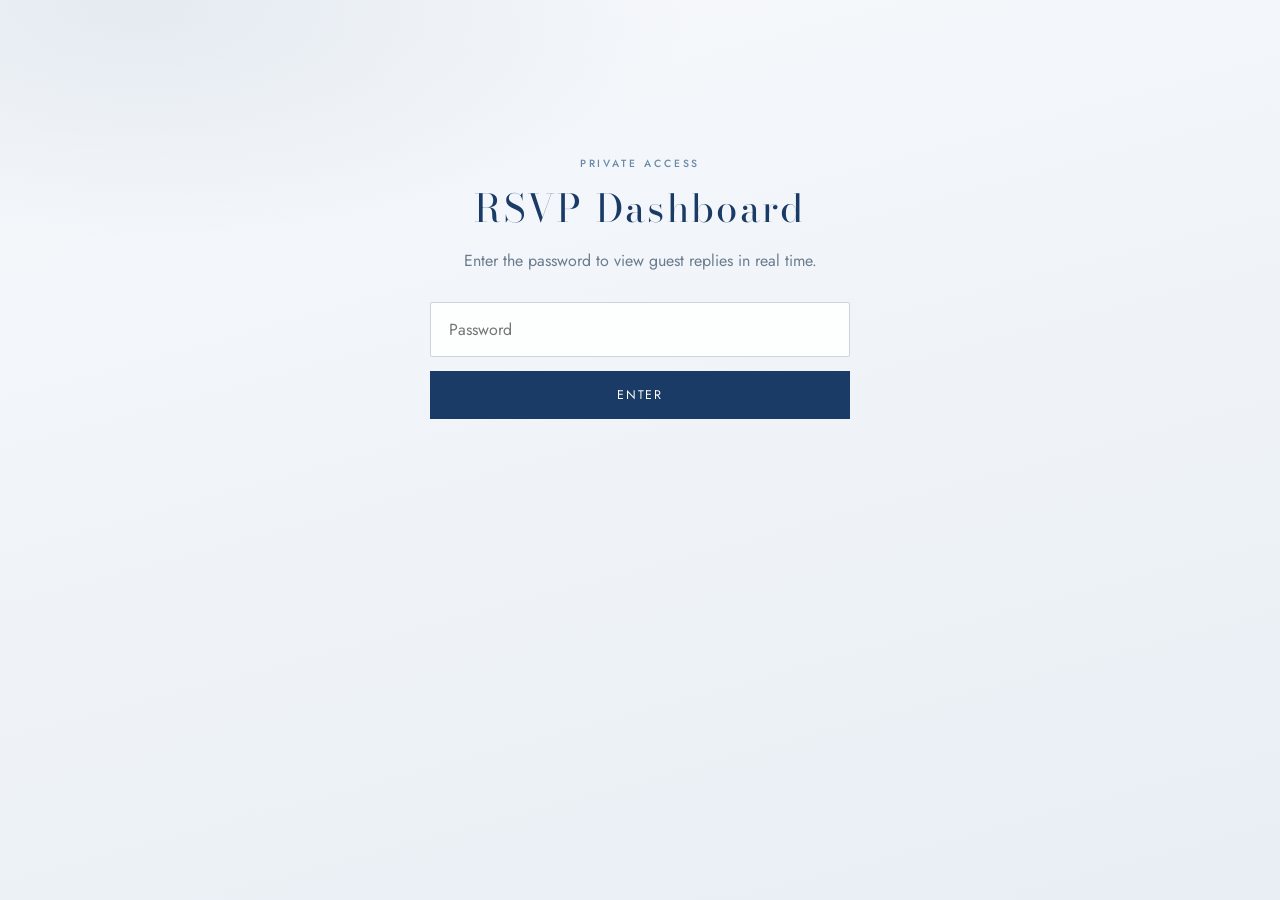
==== dashboard.html @ f3e47bd1 "Add password-protected live RSVP dashboard and API storage. Co-authored-by: Cursor <cursoragent@curs" ====
<!DOCTYPE html>
<html lang="en">
<head>
  <meta charset="utf-8" />
  <meta name="viewport" content="width=device-width, initial-scale=1" />
  <meta name="robots" content="noindex, nofollow" />
  <meta name="theme-color" content="#1A3B65" />
  <title>RSVP Dashboard · Yasmine &amp; Ahmed</title>
  <link rel="preconnect" href="https://fonts.googleapis.com" />
  <link rel="preconnect" href="https://fonts.gstatic.com" crossorigin />
  <link href="https://fonts.googleapis.com/css2?family=Bodoni+Moda:opsz,wght@6..96,400;6..96,600&family=Jost:wght@300;400;500;600&display=swap" rel="stylesheet" />
  <link rel="stylesheet" href="dashboard.css" />
</head>
<body>
  <div class="dash-shell">
    <section id="loginView" class="dash-login">
      <p class="dash-kicker">Private access</p>
      <h1>RSVP Dashboard</h1>
      <p class="dash-sub">Enter the password to view guest replies in real time.</p>
      <form id="loginForm" class="dash-login__form">
        <label class="sr-only" for="password">Password</label>
        <input id="password" type="password" autocomplete="current-password" placeholder="Password" required />
        <button type="submit">Enter</button>
        <p id="loginError" class="dash-error" hidden></p>
      </form>
    </section>

    <section id="boardView" class="dash-board" hidden>
      <header class="dash-head">
        <div>
          <p class="dash-kicker">Yasmine &amp; Ahmed</p>
          <h1>Guest RSVPs</h1>
        </div>
        <div class="dash-head__actions">
          <span id="liveBadge" class="dash-live">Live</span>
          <button type="button" id="logoutBtn" class="dash-ghost">Lock</button>
        </div>
      </header>

      <div class="dash-stats" id="stats">
        <article>
          <p class="dash-stats__label">Total</p>
          <p class="dash-stats__value" data-stat="total">0</p>
        </article>
        <article>
          <p class="dash-stats__label">Attending</p>
          <p class="dash-stats__value" data-stat="yes">0</p>
        </article>
        <article>
          <p class="dash-stats__label">Sending love</p>
          <p class="dash-stats__value" data-stat="no">0</p>
        </article>
      </div>

      <div class="dash-table-wrap">
        <table class="dash-table">
          <thead>
            <tr>
              <th>Name</th>
              <th>Status</th>
              <th>Wish</th>
              <th>When</th>
            </tr>
          </thead>
          <tbody id="rsvpBody">
            <tr class="dash-empty"><td colspan="4">Waiting for replies…</td></tr>
          </tbody>
        </table>
      </div>
    </section>
  </div>

  <script src="dashboard.js"></script>
</body>
</html>
---- dashboard.css ----
:root {
  --pearl: #f7f9fc;
  --ink: #1a3b65;
  --muted: #6b7c8f;
  --rose-mid: #6b8aa8;
  --gold: #c4ae7a;
  --cream: #fdfcf7;
  --deep: #152a4a;
  --font-display: "Bodoni Moda", Georgia, serif;
  --font-body: "Jost", system-ui, sans-serif;
}

* { box-sizing: border-box; }

body {
  margin: 0;
  min-height: 100vh;
  color: var(--ink);
  font-family: var(--font-body);
  background:
    radial-gradient(ellipse 80% 50% at 10% 0%, rgba(155, 176, 196, 0.2), transparent 55%),
    linear-gradient(165deg, #f7f9fc 0%, #e8eef4 100%);
}

.sr-only {
  position: absolute;
  width: 1px;
  height: 1px;
  padding: 0;
  margin: -1px;
  overflow: hidden;
  clip: rect(0, 0, 0, 0);
  border: 0;
}

.dash-shell {
  width: min(960px, calc(100% - 2rem));
  margin: 0 auto;
  padding: 3rem 0 4rem;
}

.dash-kicker {
  margin: 0 0 0.5rem;
  font-size: 0.65rem;
  letter-spacing: 0.28em;
  text-transform: uppercase;
  color: var(--rose-mid);
  font-weight: 500;
}

.dash-login {
  max-width: 420px;
  margin: 12vh auto 0;
  text-align: center;
}

.dash-login h1,
.dash-board h1 {
  font-family: var(--font-display);
  font-weight: 400;
  letter-spacing: 0.06em;
  margin: 0;
  font-size: clamp(1.8rem, 4vw, 2.4rem);
}

.dash-sub {
  color: var(--muted);
  margin: 0.75rem 0 1.75rem;
  line-height: 1.55;
}

.dash-login__form {
  display: grid;
  gap: 0.85rem;
}

.dash-login__form input {
  width: 100%;
  border: 1px solid rgba(107, 138, 168, 0.35);
  background: rgba(255, 255, 255, 0.85);
  padding: 0.95rem 1.1rem;
  font: inherit;
  color: var(--ink);
  border-radius: 2px;
}

.dash-login__form button,
.dash-ghost {
  font: inherit;
  cursor: pointer;
  border: 0;
}

.dash-login__form button {
  background: var(--ink);
  color: var(--cream);
  padding: 0.95rem 1.25rem;
  letter-spacing: 0.14em;
  text-transform: uppercase;
  font-size: 0.78rem;
}

.dash-error {
  margin: 0;
  color: #9b3b3b;
  font-size: 0.9rem;
}

.dash-head {
  display: flex;
  align-items: flex-end;
  justify-content: space-between;
  gap: 1rem;
  margin-bottom: 1.75rem;
  flex-wrap: wrap;
}

.dash-head__actions {
  display: flex;
  align-items: center;
  gap: 0.75rem;
}

.dash-live {
  display: inline-flex;
  align-items: center;
  gap: 0.4rem;
  font-size: 0.72rem;
  letter-spacing: 0.16em;
  text-transform: uppercase;
  color: #2f6b4f;
}

.dash-live::before {
  content: "";
  width: 0.45rem;
  height: 0.45rem;
  border-radius: 50%;
  background: #2f6b4f;
  box-shadow: 0 0 0 0 rgba(47, 107, 79, 0.5);
  animation: pulse 1.6s ease-out infinite;
}

@keyframes pulse {
  70% { box-shadow: 0 0 0 8px rgba(47, 107, 79, 0); }
  100% { box-shadow: 0 0 0 0 rgba(47, 107, 79, 0); }
}

.dash-ghost {
  background: transparent;
  border: 1px solid rgba(107, 138, 168, 0.4);
  color: var(--ink);
  padding: 0.55rem 0.9rem;
  letter-spacing: 0.12em;
  text-transform: uppercase;
  font-size: 0.68rem;
}

.dash-stats {
  display: grid;
  grid-template-columns: repeat(3, 1fr);
  gap: 0.85rem;
  margin-bottom: 1.5rem;
}

.dash-stats article {
  background: rgba(255, 255, 255, 0.7);
  border: 1px solid rgba(107, 138, 168, 0.2);
  padding: 1rem 1.1rem;
}

.dash-stats__label {
  margin: 0;
  font-size: 0.65rem;
  letter-spacing: 0.2em;
  text-transform: uppercase;
  color: var(--muted);
}

.dash-stats__value {
  margin: 0.35rem 0 0;
  font-family: var(--font-display);
  font-size: 1.85rem;
  color: var(--ink);
}

.dash-table-wrap {
  overflow-x: auto;
  background: rgba(255, 255, 255, 0.78);
  border: 1px solid rgba(107, 138, 168, 0.22);
}

.dash-table {
  width: 100%;
  border-collapse: collapse;
  min-width: 640px;
}

.dash-table th,
.dash-table td {
  text-align: left;
  padding: 0.95rem 1rem;
  vertical-align: top;
  border-bottom: 1px solid rgba(107, 138, 168, 0.15);
}

.dash-table th {
  font-size: 0.65rem;
  letter-spacing: 0.18em;
  text-transform: uppercase;
  color: var(--muted);
  font-weight: 500;
}

.dash-table td {
  font-size: 0.95rem;
  line-height: 1.45;
}

.dash-pill {
  display: inline-block;
  padding: 0.2rem 0.55rem;
  font-size: 0.68rem;
  letter-spacing: 0.08em;
  text-transform: uppercase;
  border: 1px solid rgba(107, 138, 168, 0.35);
}

.dash-pill--yes {
  color: #2f6b4f;
  border-color: rgba(47, 107, 79, 0.35);
  background: rgba(47, 107, 79, 0.08);
}

.dash-pill--no {
  color: var(--muted);
  background: rgba(107, 124, 143, 0.08);
}

.dash-empty td {
  text-align: center;
  color: var(--muted);
  padding: 2rem 1rem;
}

.dash-time {
  white-space: nowrap;
  color: var(--muted);
  font-size: 0.82rem;
}

@media (max-width: 640px) {
  .dash-stats {
    grid-template-columns: 1fr;
  }

  .dash-shell {
    padding-top: 2rem;
  }
}
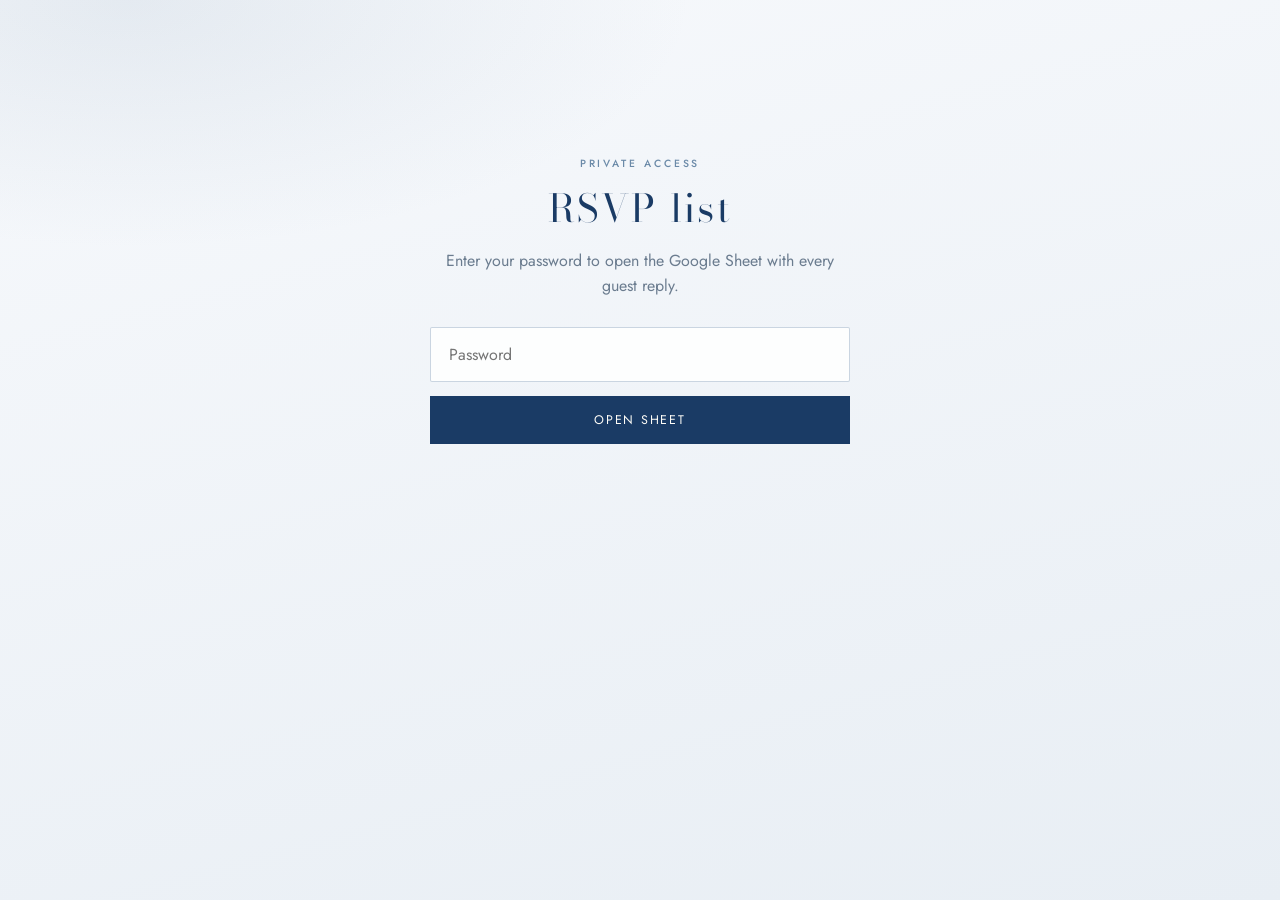
==== commit dacb1985: "Simplify RSVP to Google Form + Sheet dashboard access. Co-authored-by: Cursor <cursoragent@cursor.co" ====
--- a/dashboard.html
+++ b/dashboard.html
@@ -5,7 +5,7 @@
   <meta name="viewport" content="width=device-width, initial-scale=1" />
   <meta name="robots" content="noindex, nofollow" />
   <meta name="theme-color" content="#1A3B65" />
-  <title>RSVP Dashboard · Yasmine &amp; Ahmed</title>
+  <title>RSVP Sheet · Yasmine &amp; Ahmed</title>
   <link rel="preconnect" href="https://fonts.googleapis.com" />
   <link rel="preconnect" href="https://fonts.gstatic.com" crossorigin />
   <link href="https://fonts.googleapis.com/css2?family=Bodoni+Moda:opsz,wght@6..96,400;6..96,600&family=Jost:wght@300;400;500;600&display=swap" rel="stylesheet" />
@@ -15,61 +15,16 @@
   <div class="dash-shell">
     <section id="loginView" class="dash-login">
       <p class="dash-kicker">Private access</p>
-      <h1>RSVP Dashboard</h1>
-      <p class="dash-sub">Enter the password to view guest replies in real time.</p>
+      <h1>RSVP list</h1>
+      <p class="dash-sub">Enter your password to open the Google Sheet with every guest reply.</p>
       <form id="loginForm" class="dash-login__form">
         <label class="sr-only" for="password">Password</label>
         <input id="password" type="password" autocomplete="current-password" placeholder="Password" required />
-        <button type="submit">Enter</button>
+        <button type="submit">Open sheet</button>
         <p id="loginError" class="dash-error" hidden></p>
       </form>
     </section>
-
-    <section id="boardView" class="dash-board" hidden>
-      <header class="dash-head">
-        <div>
-          <p class="dash-kicker">Yasmine &amp; Ahmed</p>
-          <h1>Guest RSVPs</h1>
-        </div>
-        <div class="dash-head__actions">
-          <span id="liveBadge" class="dash-live">Live</span>
-          <button type="button" id="logoutBtn" class="dash-ghost">Lock</button>
-        </div>
-      </header>
-
-      <div class="dash-stats" id="stats">
-        <article>
-          <p class="dash-stats__label">Total</p>
-          <p class="dash-stats__value" data-stat="total">0</p>
-        </article>
-        <article>
-          <p class="dash-stats__label">Attending</p>
-          <p class="dash-stats__value" data-stat="yes">0</p>
-        </article>
-        <article>
-          <p class="dash-stats__label">Sending love</p>
-          <p class="dash-stats__value" data-stat="no">0</p>
-        </article>
-      </div>
-
-      <div class="dash-table-wrap">
-        <table class="dash-table">
-          <thead>
-            <tr>
-              <th>Name</th>
-              <th>Status</th>
-              <th>Wish</th>
-              <th>When</th>
-            </tr>
-          </thead>
-          <tbody id="rsvpBody">
-            <tr class="dash-empty"><td colspan="4">Waiting for replies…</td></tr>
-          </tbody>
-        </table>
-      </div>
-    </section>
   </div>
-
   <script src="dashboard.js"></script>
 </body>
 </html>
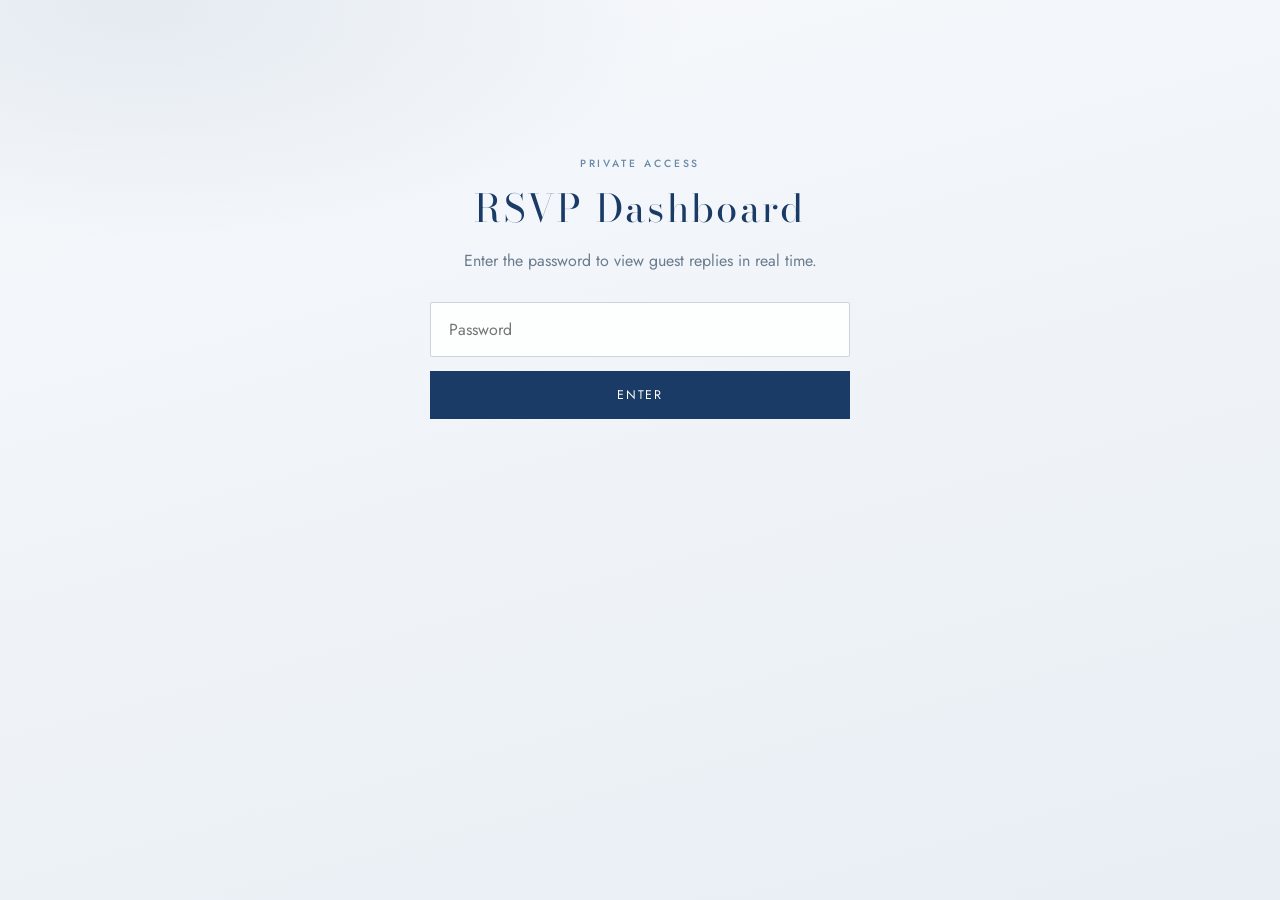
==== commit f04d6338: "Remove dinner from the evening plan and restore on-site RSVP dashboard. Co-authored-by: Cursor <curs" ====
--- a/dashboard.html
+++ b/dashboard.html
@@ -5,7 +5,7 @@
   <meta name="viewport" content="width=device-width, initial-scale=1" />
   <meta name="robots" content="noindex, nofollow" />
   <meta name="theme-color" content="#1A3B65" />
-  <title>RSVP Sheet · Yasmine &amp; Ahmed</title>
+  <title>RSVP Dashboard · Yasmine &amp; Ahmed</title>
   <link rel="preconnect" href="https://fonts.googleapis.com" />
   <link rel="preconnect" href="https://fonts.gstatic.com" crossorigin />
   <link href="https://fonts.googleapis.com/css2?family=Bodoni+Moda:opsz,wght@6..96,400;6..96,600&family=Jost:wght@300;400;500;600&display=swap" rel="stylesheet" />
@@ -15,16 +15,61 @@
   <div class="dash-shell">
     <section id="loginView" class="dash-login">
       <p class="dash-kicker">Private access</p>
-      <h1>RSVP list</h1>
-      <p class="dash-sub">Enter your password to open the Google Sheet with every guest reply.</p>
+      <h1>RSVP Dashboard</h1>
+      <p class="dash-sub">Enter the password to view guest replies in real time.</p>
       <form id="loginForm" class="dash-login__form">
         <label class="sr-only" for="password">Password</label>
         <input id="password" type="password" autocomplete="current-password" placeholder="Password" required />
-        <button type="submit">Open sheet</button>
+        <button type="submit">Enter</button>
         <p id="loginError" class="dash-error" hidden></p>
       </form>
     </section>
+
+    <section id="boardView" class="dash-board" hidden>
+      <header class="dash-head">
+        <div>
+          <p class="dash-kicker">Yasmine &amp; Ahmed</p>
+          <h1>Guest RSVPs</h1>
+        </div>
+        <div class="dash-head__actions">
+          <span id="liveBadge" class="dash-live">Live</span>
+          <button type="button" id="logoutBtn" class="dash-ghost">Lock</button>
+        </div>
+      </header>
+
+      <div class="dash-stats" id="stats">
+        <article>
+          <p class="dash-stats__label">Total</p>
+          <p class="dash-stats__value" data-stat="total">0</p>
+        </article>
+        <article>
+          <p class="dash-stats__label">Attending</p>
+          <p class="dash-stats__value" data-stat="yes">0</p>
+        </article>
+        <article>
+          <p class="dash-stats__label">Sending love</p>
+          <p class="dash-stats__value" data-stat="no">0</p>
+        </article>
+      </div>
+
+      <div class="dash-table-wrap">
+        <table class="dash-table">
+          <thead>
+            <tr>
+              <th>Name</th>
+              <th>Status</th>
+              <th>Wish</th>
+              <th>When</th>
+            </tr>
+          </thead>
+          <tbody id="rsvpBody">
+            <tr class="dash-empty"><td colspan="4">Waiting for replies…</td></tr>
+          </tbody>
+        </table>
+      </div>
+    </section>
   </div>
+
   <script src="dashboard.js"></script>
 </body>
 </html>
